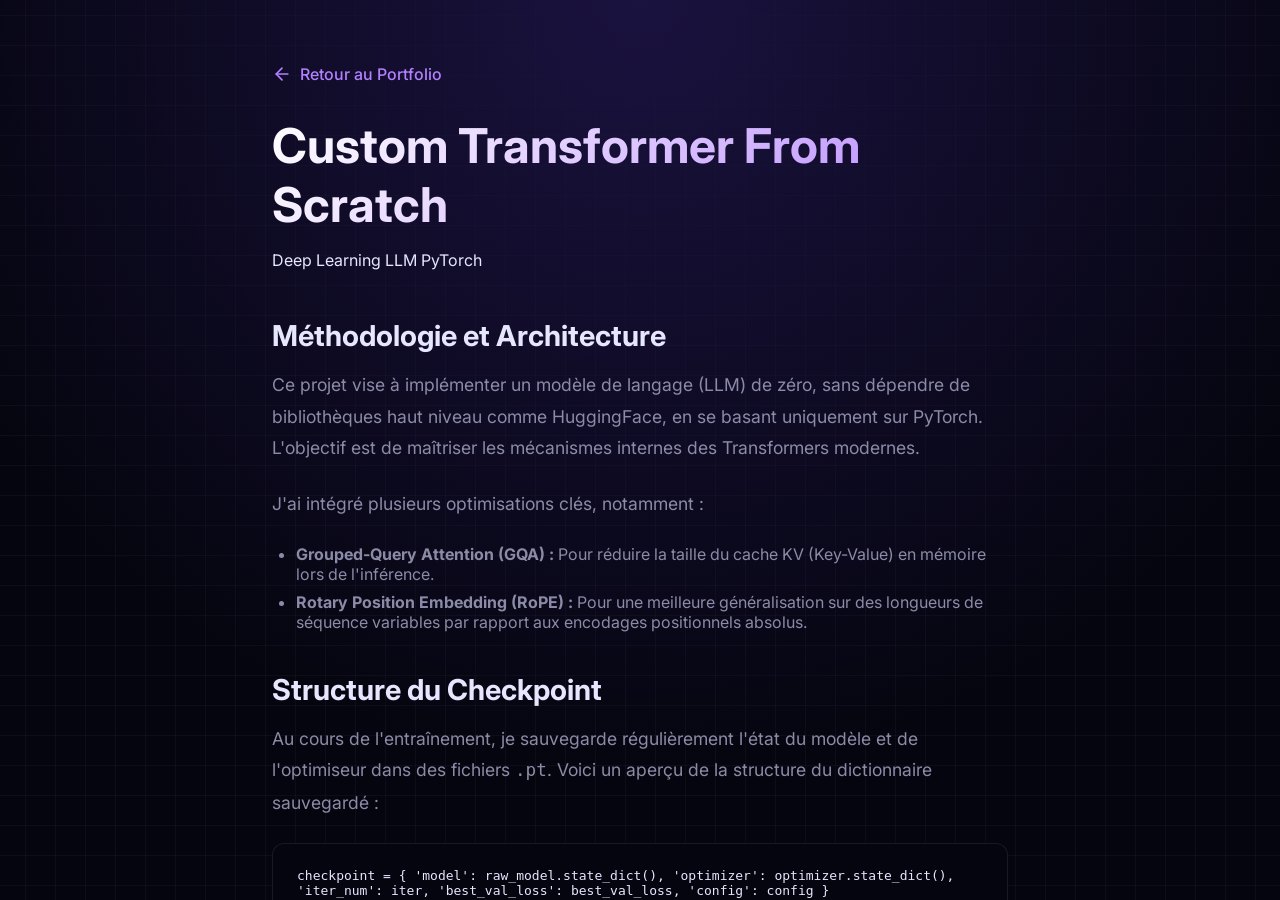
==== project.html @ e0a6e1ae "Website" ====
<!DOCTYPE html>
<html lang="fr">
<head>
    <meta charset="UTF-8">
    <meta name="viewport" content="width=device-width, initial-scale=1.0">
    <title>Détails du Projet - AI.Dev</title>
    <link href="https://fonts.googleapis.com/css2?family=Inter:wght@300;400;500;600;700&display=swap" rel="stylesheet">
    <link rel="stylesheet" href="style.css">
    <style>
        .article-container {
            max-width: 800px;
            margin: 0 auto;
            padding: 4rem 2rem;
            animation: fadeIn 0.4s ease forwards;
        }
        .back-btn {
            display: inline-flex;
            align-items: center;
            gap: 0.5rem;
            color: var(--accent-purple-light);
            text-decoration: none;
            margin-bottom: 2rem;
            font-weight: 500;
            transition: color 0.3s;
        }
        .back-btn:hover {
            color: #fff;
        }
        .article-header {
            margin-bottom: 3rem;
        }
        .article-header h1 {
            font-size: 3rem;
            margin-bottom: 1rem;
            background: linear-gradient(135deg, #fff 0%, var(--accent-purple-light) 100%);
            -webkit-background-clip: text;
            -webkit-text-fill-color: transparent;
        }
        .article-content h2 {
            font-size: 1.8rem;
            margin-top: 2.5rem;
            margin-bottom: 1rem;
            color: var(--text-primary);
        }
        .article-content p {
            line-height: 1.8;
            color: var(--text-secondary);
            margin-bottom: 1.5rem;
            font-size: 1.1rem;
        }
        .code-block {
            background-color: #05050f;
            padding: 1.5rem;
            border-radius: 12px;
            border: 1px solid var(--border-color);
            font-family: monospace;
            color: #e6e6ff;
            overflow-x: auto;
            margin-bottom: 1.5rem;
        }
    </style>
</head>
<body>
    <div class="app-container" style="display: block; overflow-y: auto;">
        <main class="article-container">
            <a href="index.html" class="back-btn">
                <svg xmlns="http://www.w3.org/2000/svg" width="20" height="20" viewBox="0 0 24 24" fill="none" stroke="currentColor" stroke-width="2" stroke-linecap="round" stroke-linejoin="round"><line x1="19" y1="12" x2="5" y2="12"></line><polyline points="12 19 5 12 12 5"></polyline></svg>
                Retour au Portfolio
            </a>
            
            <article>
                <header class="article-header">
                    <h1>Custom Transformer From Scratch</h1>
                    <div class="tags">
                        <span class="tag">Deep Learning</span>
                        <span class="tag">LLM</span>
                        <span class="tag">PyTorch</span>
                    </div>
                </header>
                
                <div class="article-content">
                    <h2>Méthodologie et Architecture</h2>
                    <p>Ce projet vise à implémenter un modèle de langage (LLM) de zéro, sans dépendre de bibliothèques haut niveau comme HuggingFace, en se basant uniquement sur PyTorch. L'objectif est de maîtriser les mécanismes internes des Transformers modernes.</p>
                    
                    <p>J'ai intégré plusieurs optimisations clés, notamment :</p>
                    <ul>
                        <li style="color: var(--text-secondary); margin-bottom: 0.5rem; margin-left: 1.5rem;"><strong>Grouped-Query Attention (GQA) :</strong> Pour réduire la taille du cache KV (Key-Value) en mémoire lors de l'inférence.</li>
                        <li style="color: var(--text-secondary); margin-bottom: 0.5rem; margin-left: 1.5rem;"><strong>Rotary Position Embedding (RoPE) :</strong> Pour une meilleure généralisation sur des longueurs de séquence variables par rapport aux encodages positionnels absolus.</li>
                    </ul>

                    <h2>Structure du Checkpoint</h2>
                    <p>Au cours de l'entraînement, je sauvegarde régulièrement l'état du modèle et de l'optimiseur dans des fichiers <code>.pt</code>. Voici un aperçu de la structure du dictionnaire sauvegardé :</p>
                    
                    <div class="code-block">
checkpoint = {
    'model': raw_model.state_dict(),
    'optimizer': optimizer.state_dict(),
    'iter_num': iter,
    'best_val_loss': best_val_loss,
    'config': config 
}
torch.save(checkpoint, checkpoint_path)
                    </div>

                    <h2>Prochaines Étapes</h2>
                    <p>Une fois l'entraînement terminé, je prévois de charger les poids directement dans le backend de ce site. Ainsi, la section "Mon Modèle LLM" du portfolio sera directement connectée à ce modèle via une API locale, ce qui permettra de tester l'inférence en temps réel !</p>
                </div>
            </article>
        </main>
    </div>
</body>
</html>
---- style.css ----
:root {
    --bg-dark: #05050f;
    --bg-sidebar: #080814;
    --bg-card: #0d0d21;
    --bg-input: #111126;
    --text-primary: #e6e6ff;
    --text-secondary: #8b8ba8;
    --accent-purple: #8b3dff;
    --accent-purple-glow: rgba(139, 61, 255, 0.4);
    --accent-purple-light: #b380ff;
    --border-color: rgba(255, 255, 255, 0.08);
}

* {
    margin: 0;
    padding: 0;
    box-sizing: border-box;
}

body {
    font-family: 'Inter', -apple-system, BlinkMacSystemFont, "Segoe UI", Roboto, sans-serif;
    background-color: var(--bg-dark);
    color: var(--text-primary);
    height: 100vh;
    overflow: hidden;
    /* Creating depth with a subtle grid and layered gradient */
    background-image: 
        radial-gradient(circle at 50% 0%, #1a123f 0%, transparent 70%),
        linear-gradient(rgba(255, 255, 255, 0.03) 1px, transparent 1px),
        linear-gradient(90deg, rgba(255, 255, 255, 0.03) 1px, transparent 1px);
    background-size: 100% 100%, 30px 30px, 30px 30px;
    background-position: top center, center center, center center;
}

.app-container {
    display: flex;
    width: 100vw;
    height: 100vh;
    overflow-x: hidden; /* prevents scrollbar when main content slides right */
}

/* --- Sidebar Navigation (Retractable & Breathing) --- */
.chat-input-area {
    padding: 1.5rem 2rem;
    border-top: 1px solid rgba(139, 61, 255, 0.1);
    position: relative;
    isolation: isolate;
}

.sidebar {
    width: 72px; /* Smaller collapsed width */
    background-color: var(--bg-sidebar);
    border-right: 1px solid rgba(139, 61, 255, 0.15); /* Soft border for the glow */
    display: flex;
    flex-direction: column;
    padding: 2.5rem 0;
    z-index: 20;
    transition: width 0.3s cubic-bezier(0.2, 0.8, 0.2, 1);
    overflow: hidden;
    position: relative;
    flex-shrink: 0;
    
    /* Breathing Plasma Glow */
    animation: plasma-breathe 8s ease-in-out infinite;
}

@keyframes plasma-breathe {
    0%, 100% {
        box-shadow: 
            5px 15px 35px rgba(139, 61, 255, 0.12),
            2px -15px 35px rgba(139, 61, 255, 0.12),
            1px 0px 10px rgba(139, 61, 255, 0.25);
    }
    33% {
        box-shadow: 
            12px 35px 50px rgba(139, 61, 255, 0.2),
            4px -25px 40px rgba(139, 61, 255, 0.08),
            5px 0px 20px rgba(139, 61, 255, 0.35);
    }
    66% {
        box-shadow: 
            4px 25px 40px rgba(139, 61, 255, 0.08),
            12px -35px 50px rgba(139, 61, 255, 0.2),
            5px 0px 20px rgba(139, 61, 255, 0.35);
    }
}

.sidebar:hover {
    width: 220px; /* Smaller expanded width */
}

.logo {
    margin-bottom: 3.5rem;
    padding: 0 1.25rem;
    display: flex;
    align-items: center;
    white-space: nowrap;
    height: 32px;
}

.logo-text {
    font-size: 1.4rem; /* Smaller font */
    font-weight: 700;
    color: var(--text-primary);
    text-shadow: 0 0 15px var(--accent-purple-glow);
    letter-spacing: 1px;
    opacity: 0;
    transition: opacity 0.3s ease;
    margin-left: 0.5rem;
}

.sidebar:hover .logo-text {
    opacity: 1;
}

/* Pseudo element as icon for the logo when retracted */
.logo::before {
    content: 'AI';
    font-size: 1rem;
    font-weight: 800;
    color: var(--accent-purple-light);
    display: flex;
    align-items: center;
    justify-content: center;
    width: 32px;
    height: 32px;
    background: rgba(139, 61, 255, 0.15);
    border-radius: 8px;
    flex-shrink: 0;
}

.nav-menu {
    display: flex;
    flex-direction: column;
    gap: 0.8rem;
    flex: 1;
    padding: 0 0.75rem;
}

.nav-btn {
    background: transparent;
    border: none;
    color: var(--text-secondary);
    text-align: left;
    padding: 0.8rem;
    border-radius: 10px;
    font-size: 0.95rem; /* Smaller font */
    font-family: inherit;
    font-weight: 500;
    cursor: pointer;
    transition: all 0.3s ease;
    display: flex;
    align-items: center;
    white-space: nowrap;
    position: relative;
}

.nav-btn svg {
    flex-shrink: 0;
    margin-right: 1rem; /* Adjust margin */
}

.nav-text {
    opacity: 0;
    transition: opacity 0.2s ease;
}

.sidebar:hover .nav-text {
    opacity: 1;
    transition-delay: 0.1s; /* Slight delay to fade in after expansion starts */
}

.nav-btn:hover {
    color: var(--text-primary);
    background-color: rgba(255, 255, 255, 0.04);
}

.nav-btn.active {
    color: var(--text-primary);
    background-color: rgba(139, 61, 255, 0.12);
}

.sidebar-footer {
    padding: 1rem 1.25rem;
    white-space: nowrap;
}

.footer-text {
    font-size: 0.75rem; /* Smaller font */
    color: var(--text-secondary);
    line-height: 1.6;
    opacity: 0;
    transition: opacity 0.3s ease;
}

.sidebar:hover .footer-text {
    opacity: 1;
}

/* --- Main Content --- */
.main-content {
    /* 
       flex: 0 0 calc(100vw - 72px) keeps the main content width completely fixed.
       When the sidebar expands to 220px, it pushes this block to the right. 
       This causes the whole block to slide without ANY resizing inside.
    */
    flex: 0 0 calc(100vw - 72px);
    position: relative;
    overflow-y: auto;
}

.view {
    display: none;
    padding: 4rem 5rem;
    height: 100%;
    animation: fadeIn 0.4s ease forwards;
}

.view.active {
    display: block;
}

@keyframes fadeIn {
    from { opacity: 0; transform: translateY(10px); }
    to { opacity: 1; transform: translateY(0); }
}

/* --- Portfolio View --- */
.view-header {
    margin-bottom: 4rem;
}

.view-header h1 {
    font-size: 3rem;
    font-weight: 700;
    margin-bottom: 1rem;
    background: linear-gradient(135deg, #fff 0%, var(--accent-purple-light) 100%);
    -webkit-background-clip: text;
    -webkit-text-fill-color: transparent;
}

.view-header p {
    color: var(--text-secondary);
    font-size: 1.2rem;
}

.projects-grid {
    display: grid;
    grid-template-columns: repeat(2, 1fr);
    gap: 2.5rem;
    perspective: 1500px;
    max-width: 1100px;
}

.project-card-wrapper {
    cursor: pointer; /* Cursor on wrapper since it handles click */
    transform-style: preserve-3d;
}

.project-card {
    background-color: var(--bg-card);
    border: 1px solid var(--border-color);
    border-radius: 16px;
    padding: 3rem 2.5rem;
    position: relative;
    overflow: hidden;
    display: flex;
    flex-direction: column;
    height: 100%;
    transform-style: preserve-3d;
    /* Only transition shadow and border in CSS. Transform is handled by JS! */
    transition: box-shadow 0.3s ease, border-color 0.3s ease;
}

.project-card-wrapper:hover .project-card {
    border-color: rgba(139, 61, 255, 0.5);
    box-shadow: 0 25px 50px rgba(0, 0, 0, 0.6);
}

.project-card-wrapper:hover .card-glow {
    opacity: 1;
}

.card-glow {
    position: absolute;
    top: 0;
    left: 0;
    width: 100%;
    height: 100%;
    background: radial-gradient(circle 350px at var(--mouse-x, 50%) var(--mouse-y, 50%), var(--accent-purple-glow), transparent);
    opacity: 0;
    transition: opacity 0.3s ease;
    pointer-events: none;
}

.card-content {
    position: relative;
    z-index: 1;
    transform: translateZ(30px);
}

.project-card h2 {
    font-size: 1.6rem;
    margin-bottom: 1.2rem;
    color: var(--text-primary);
    font-weight: 600;
}

.project-card p {
    color: var(--text-secondary);
    line-height: 1.7;
    font-size: 1.05rem;
}

/* --- About View --- */
.about-container {
    max-width: 800px;
}
.about-content h2 {
    font-size: 1.8rem;
    margin-bottom: 1.5rem;
    color: var(--text-primary);
}
.about-content p {
    font-size: 1.1rem;
    line-height: 1.8;
    color: var(--text-secondary);
    margin-bottom: 1.5rem;
}
.btn-primary {
    display: inline-flex;
    align-items: center;
    gap: 0.8rem;
    background: var(--accent-purple);
    color: #fff;
    text-decoration: none;
    padding: 1rem 1.8rem;
    border-radius: 12px;
    font-weight: 600;
    transition: background 0.3s ease, transform 0.2s ease;
}
.btn-primary:hover {
    background: var(--accent-purple-light);
    transform: translateY(-2px);
}

/* --- Chat View --- */
#chat-view {
    padding: 0;
    display: none;
    flex-direction: column;
}

#chat-view.active {
    display: flex;
}

.chat-container {
    display: flex;
    flex-direction: column;
    height: 100%;
    max-width: 900px;
    margin: 0 auto;
    width: 100%;
}

.chat-history {
    flex: 1;
    overflow-y: auto;
    padding: 3rem 2rem;
    display: flex;
    flex-direction: column;
    gap: 1.8rem;
    scroll-behavior: smooth;
}

/* Custom Scrollbar */
::-webkit-scrollbar {
    width: 6px;
}
::-webkit-scrollbar-track {
    background: transparent;
}
::-webkit-scrollbar-thumb {
    background: rgba(255, 255, 255, 0.1);
    border-radius: 10px;
}
::-webkit-scrollbar-thumb:hover {
    background: rgba(255, 255, 255, 0.2);
}

.message {
    display: flex;
    max-width: 85%;
    animation: messageIn 0.3s cubic-bezier(0.175, 0.885, 0.32, 1.275) forwards;
    transform-origin: bottom center;
}

@keyframes messageIn {
    from { opacity: 0; transform: translateY(20px) scale(0.95); }
    to { opacity: 1; transform: translateY(0) scale(1); }
}

.user-message {
    align-self: flex-end;
}

.assistant-message {
    align-self: flex-start;
}

.message-bubble {
    padding: 1.2rem 1.5rem;
    border-radius: 18px;
    line-height: 1.6;
    font-size: 1rem;
    box-shadow: 0 4px 15px rgba(0, 0, 0, 0.1);
}

.user-message .message-bubble {
    background-color: rgba(139, 61, 255, 0.15);
    border: 1px solid rgba(139, 61, 255, 0.3);
    color: var(--text-primary);
    border-bottom-right-radius: 4px;
}

.assistant-message .message-bubble {
    background-color: var(--bg-card);
    border: 1px solid var(--border-color);
    color: var(--text-primary);
    border-bottom-left-radius: 4px;
}

/* Typing Indicator */
.typing-indicator {
    display: flex;
    gap: 6px;
    padding: 0.8rem 1.2rem;
    align-items: center;
    height: 48px;
}

.dot {
    width: 6px;
    height: 6px;
    background-color: var(--text-secondary);
    border-radius: 50%;
    animation: typing 1.4s infinite ease-in-out both;
}

.dot:nth-child(1) { animation-delay: -0.32s; }
.dot:nth-child(2) { animation-delay: -0.16s; }

@keyframes typing {
    0%, 80%, 100% { transform: scale(0); opacity: 0.3; }
    40% { transform: scale(1); opacity: 1; }
}

/* Chat Input */
.chat-input-area {
    padding: 1rem 2rem 2.5rem 2rem;
    background: linear-gradient(to top, var(--bg-dark) 70%, transparent);
}

.input-wrapper {
    position: relative;
    background-color: var(--bg-input);
    border: 1px solid rgba(255, 255, 255, 0.05);
    border-radius: 32px; /* Smooth rounded borders (pill shape) */
    padding: 0.4rem 0.6rem;
    display: flex;
    align-items: flex-end;
    transition: border-color 0.3s ease, box-shadow 0.3s ease;
}

.input-wrapper:focus-within {
    border-color: rgba(225, 0, 255, 0.5); /* Neon purple inner border */
    box-shadow: 0 0 15px rgba(225, 0, 255, 0.15); /* Simple CSS glow */
}

#chat-input {
    flex: 1;
    background: transparent;
    border: none;
    color: var(--text-primary);
    font-family: inherit;
    font-size: 1rem;
    padding: 0.8rem 1.2rem;
    resize: none;
    max-height: 200px;
    outline: none;
    line-height: 1.5;
}

#chat-input::placeholder {
    color: var(--text-secondary);
}

.send-btn {
    background: var(--accent-purple);
    color: white;
    border: none;
    border-radius: 50%; /* Make button perfectly round to match pill shape */
    width: 0;
    height: 44px;
    opacity: 0;
    pointer-events: none;
    transform: scale(0.5);
    display: flex;
    align-items: center;
    justify-content: center;
    cursor: pointer;
    margin: 0.2rem 0;
    transition: all 0.3s cubic-bezier(0.2, 0.8, 0.2, 1);
}

.send-btn svg {
    width: 20px;
    height: 20px;
    flex-shrink: 0;
    opacity: 0;
    transition: opacity 0.2s;
}

.input-wrapper:focus-within .send-btn,
#chat-input:not(:placeholder-shown) + .send-btn {
    width: 44px;
    opacity: 1;
    pointer-events: auto;
    transform: scale(1);
    margin: 0.2rem 0.4rem;
    box-shadow: 0 0 10px rgba(225, 0, 255, 0.3);
}

.input-wrapper:focus-within .send-btn svg,
#chat-input:not(:placeholder-shown) + .send-btn svg {
    opacity: 1;
}

.send-btn:hover {
    background: var(--accent-purple-light);
    box-shadow: 0 0 15px var(--accent-purple-glow);
}

.send-btn:active {
    transform: scale(0.9);
}

.input-hint {
    text-align: center;
    color: var(--text-secondary);
    font-size: 0.75rem;
    margin-top: 0.8rem;
}

/* Responsive */
@media (max-width: 768px) {
    .app-container {
        flex-direction: column;
    }
    .sidebar {
        width: 100%;
        height: auto;
        padding: 1rem;
        flex-direction: row;
        align-items: center;
        justify-content: space-between;
        border-right: none;
        border-bottom: 1px solid var(--border-color);
        overflow: visible;
        animation: none; /* Disable plasma on mobile header */
        box-shadow: none;
    }
    .sidebar:hover {
        width: 100%;
    }
    .logo::before {
        display: none;
    }
    .logo-text {
        opacity: 1;
        margin-left: 0;
    }
    .nav-menu {
        flex-direction: row;
    }
    .nav-btn {
        padding: 0.6rem;
    }
    .nav-btn svg {
        margin-right: 0;
    }
    .nav-text {
        display: none;
    }
    .sidebar-footer {
        display: none;
    }
    .main-content {
        flex: 1; /* Reset on mobile */
    }
    .view {
        padding: 2rem 1.5rem;
    }
    .view-header h1 {
        font-size: 2.2rem;
    }
    .projects-grid {
        grid-template-columns: 1fr;
    }
    .chat-input-area {
        padding: 1rem;
    }
}
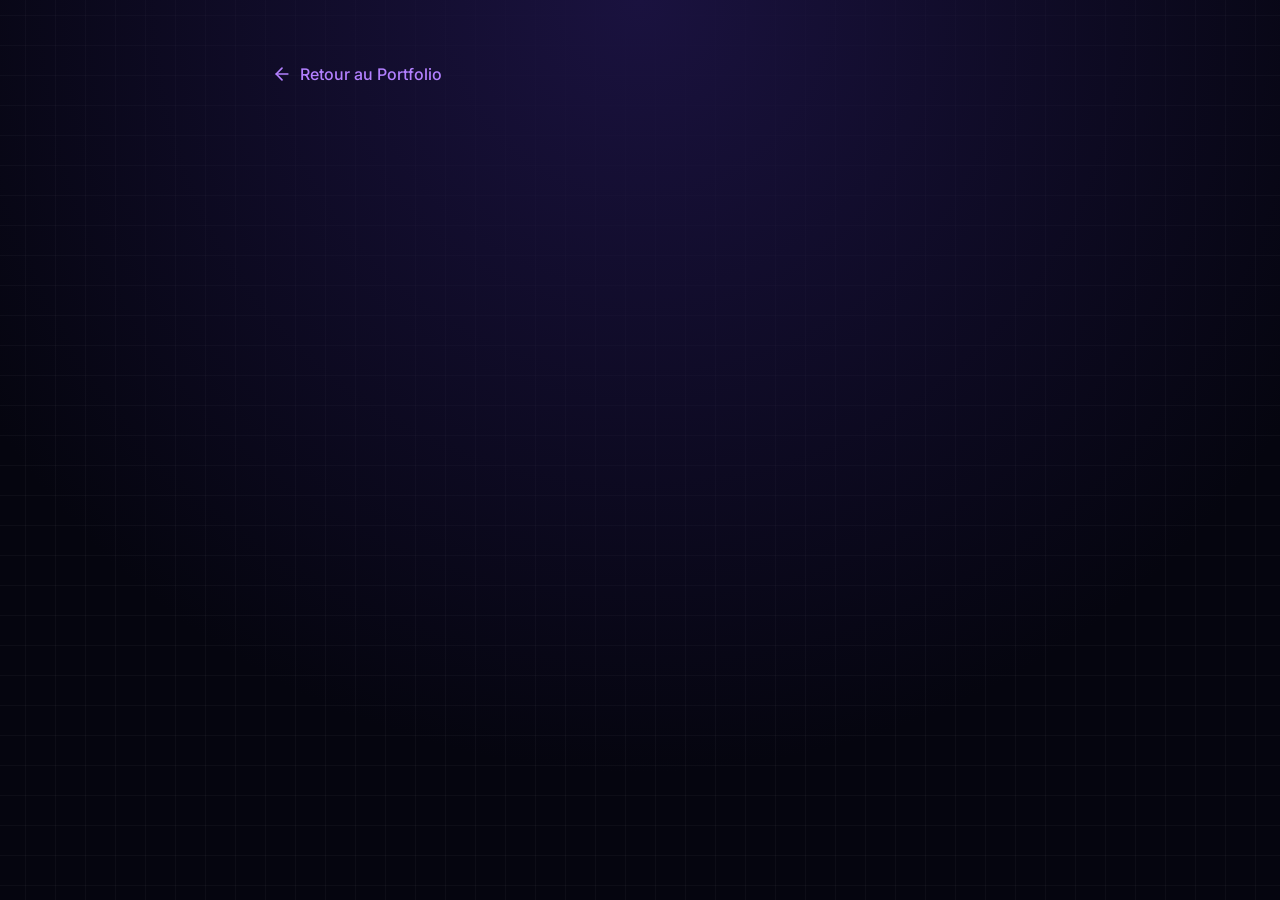
==== commit e980d6b9: "info" ====
--- a/project.html
+++ b/project.html
@@ -70,40 +70,10 @@
             
             <article>
                 <header class="article-header">
-                    <h1>Custom Transformer From Scratch</h1>
-                    <div class="tags">
-                        <span class="tag">Deep Learning</span>
-                        <span class="tag">LLM</span>
-                        <span class="tag">PyTorch</span>
-                    </div>
+                    
                 </header>
-                
+            
                 <div class="article-content">
-                    <h2>Méthodologie et Architecture</h2>
-                    <p>Ce projet vise à implémenter un modèle de langage (LLM) de zéro, sans dépendre de bibliothèques haut niveau comme HuggingFace, en se basant uniquement sur PyTorch. L'objectif est de maîtriser les mécanismes internes des Transformers modernes.</p>
-                    
-                    <p>J'ai intégré plusieurs optimisations clés, notamment :</p>
-                    <ul>
-                        <li style="color: var(--text-secondary); margin-bottom: 0.5rem; margin-left: 1.5rem;"><strong>Grouped-Query Attention (GQA) :</strong> Pour réduire la taille du cache KV (Key-Value) en mémoire lors de l'inférence.</li>
-                        <li style="color: var(--text-secondary); margin-bottom: 0.5rem; margin-left: 1.5rem;"><strong>Rotary Position Embedding (RoPE) :</strong> Pour une meilleure généralisation sur des longueurs de séquence variables par rapport aux encodages positionnels absolus.</li>
-                    </ul>
-
-                    <h2>Structure du Checkpoint</h2>
-                    <p>Au cours de l'entraînement, je sauvegarde régulièrement l'état du modèle et de l'optimiseur dans des fichiers <code>.pt</code>. Voici un aperçu de la structure du dictionnaire sauvegardé :</p>
-                    
-                    <div class="code-block">
-checkpoint = {
-    'model': raw_model.state_dict(),
-    'optimizer': optimizer.state_dict(),
-    'iter_num': iter,
-    'best_val_loss': best_val_loss,
-    'config': config 
-}
-torch.save(checkpoint, checkpoint_path)
-                    </div>
-
-                    <h2>Prochaines Étapes</h2>
-                    <p>Une fois l'entraînement terminé, je prévois de charger les poids directement dans le backend de ce site. Ainsi, la section "Mon Modèle LLM" du portfolio sera directement connectée à ce modèle via une API locale, ce qui permettra de tester l'inférence en temps réel !</p>
                 </div>
             </article>
         </main>
--- a/style.css
+++ b/style.css
@@ -181,20 +181,32 @@
 }
 
 .sidebar-footer {
-    padding: 1rem 1.25rem;
-    white-space: nowrap;
-}
-
-.footer-text {
-    font-size: 0.75rem; /* Smaller font */
-    color: var(--text-secondary);
-    line-height: 1.6;
+    padding: 1.5rem 0;
+    display: flex;
+    flex-direction: column;
+    align-items: center;
+    gap: 1.2rem;
+    border-top: 1px solid rgba(255, 255, 255, 0.05);
     opacity: 0;
     transition: opacity 0.3s ease;
 }
 
-.sidebar:hover .footer-text {
+.sidebar:hover .sidebar-footer {
     opacity: 1;
+}
+
+.social-link {
+    color: var(--text-secondary);
+    transition: color 0.3s ease, transform 0.2s ease, filter 0.3s ease;
+    display: flex;
+    align-items: center;
+    justify-content: center;
+}
+
+.social-link:hover, .sidebar-footer a:hover {
+    color: var(--accent-purple-light) !important;
+    transform: scale(1.1);
+    filter: drop-shadow(0 0 8px rgba(225, 0, 255, 0.5));
 }
 
 /* --- Main Content --- */
@@ -244,6 +256,14 @@
     font-size: 1.2rem;
 }
 
+.view-header .contact-email {
+    color: #ffffff;
+    font-size: 1.05rem; /* Slightly smaller than the text above */
+    margin-top: 0.6rem;
+    font-weight: 500;
+    letter-spacing: 0.5px;
+}
+
 .projects-grid {
     display: grid;
     grid-template-columns: repeat(2, 1fr);
@@ -342,6 +362,47 @@
 .btn-primary:hover {
     background: var(--accent-purple-light);
     transform: translateY(-2px);
+}
+
+.btn-secondary {
+    display: inline-flex;
+    align-items: center;
+    gap: 0.8rem;
+    background: transparent;
+    color: var(--text-primary);
+    border: 1px solid var(--border-color);
+    text-decoration: none;
+    padding: 1rem 1.8rem;
+    border-radius: 12px;
+    font-weight: 600;
+    transition: all 0.3s ease;
+}
+
+.btn-secondary:hover {
+    border-color: var(--accent-purple-light);
+    color: var(--accent-purple-light);
+    transform: translateY(-2px);
+}
+
+.btn-icon {
+    display: inline-flex;
+    align-items: center;
+    justify-content: center;
+    background: transparent;
+    color: var(--text-primary);
+    border: 1px solid var(--border-color);
+    text-decoration: none;
+    width: 54px;
+    height: 54px;
+    border-radius: 12px;
+    transition: all 0.3s ease;
+}
+
+.btn-icon:hover {
+    border-color: var(--accent-purple-light);
+    color: var(--accent-purple-light);
+    transform: translateY(-2px);
+    box-shadow: 0 5px 15px rgba(139, 61, 255, 0.15);
 }
 
 /* --- Chat View --- */
